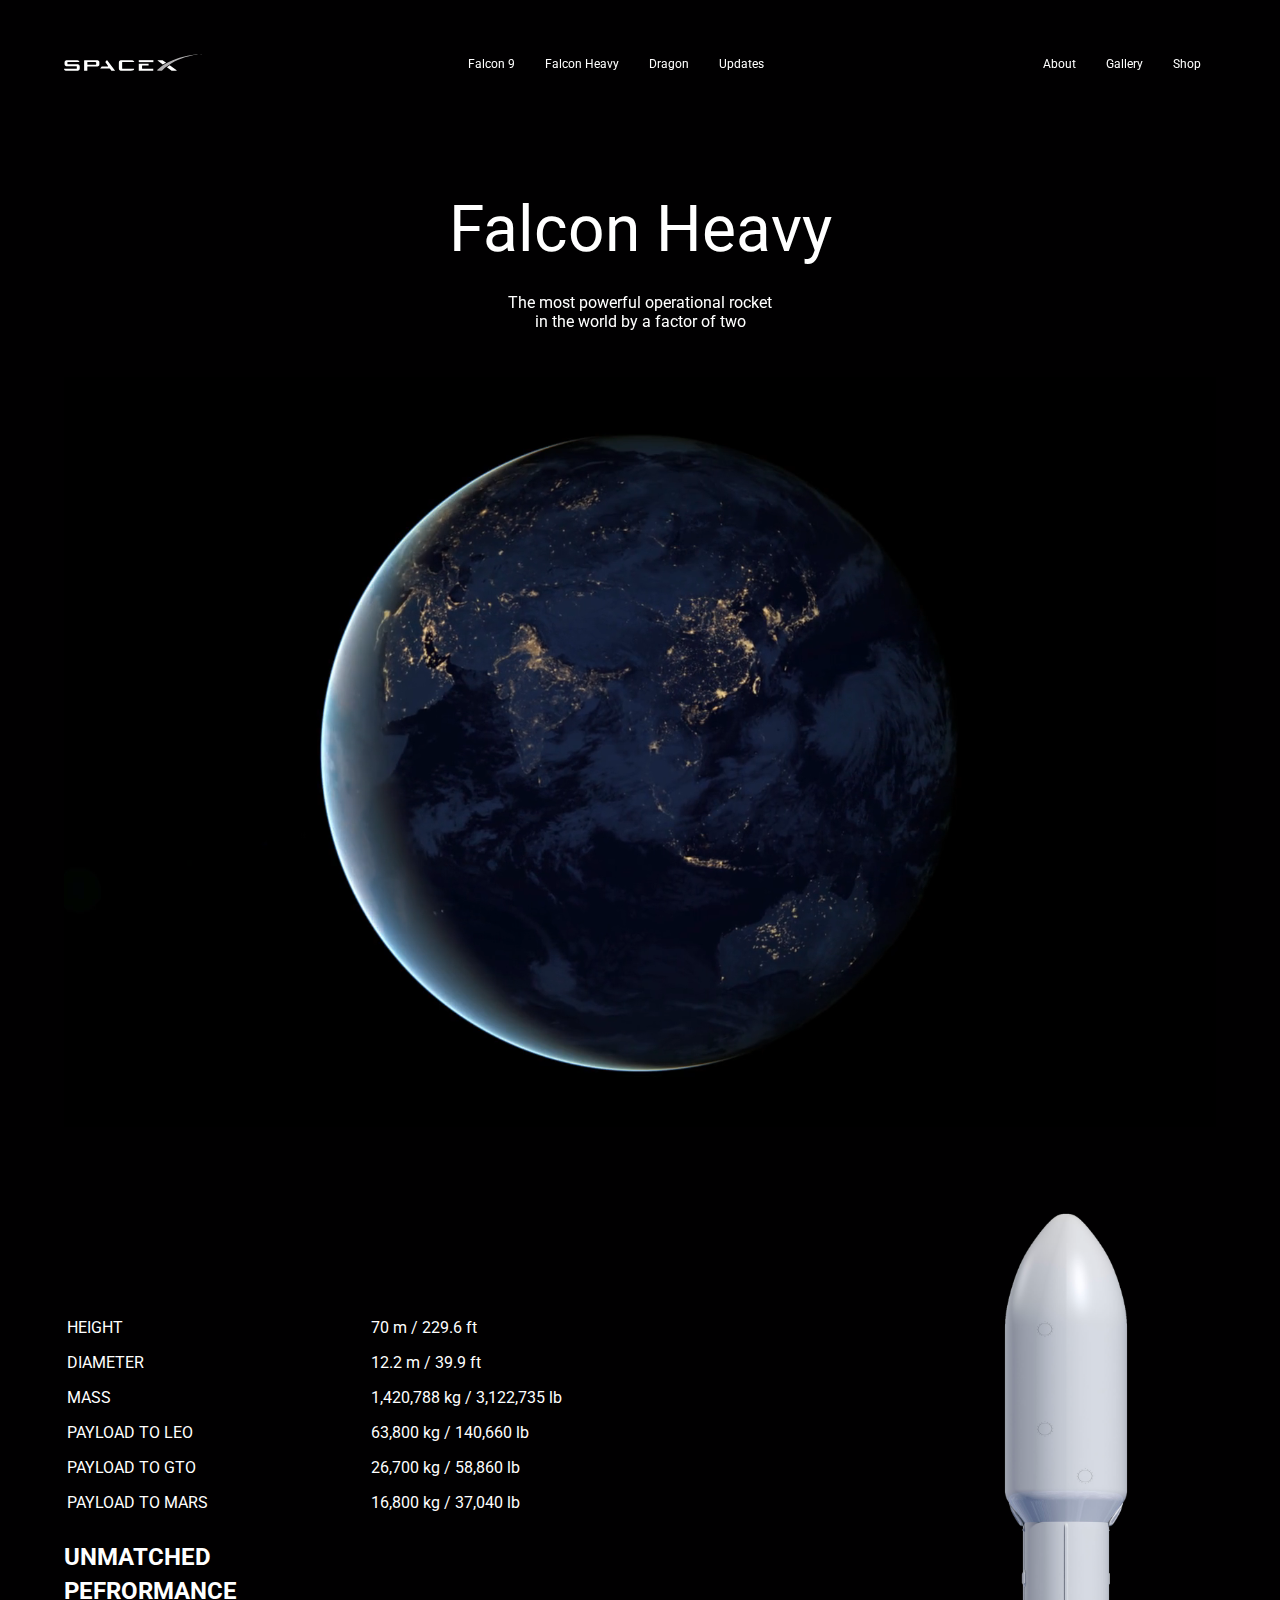
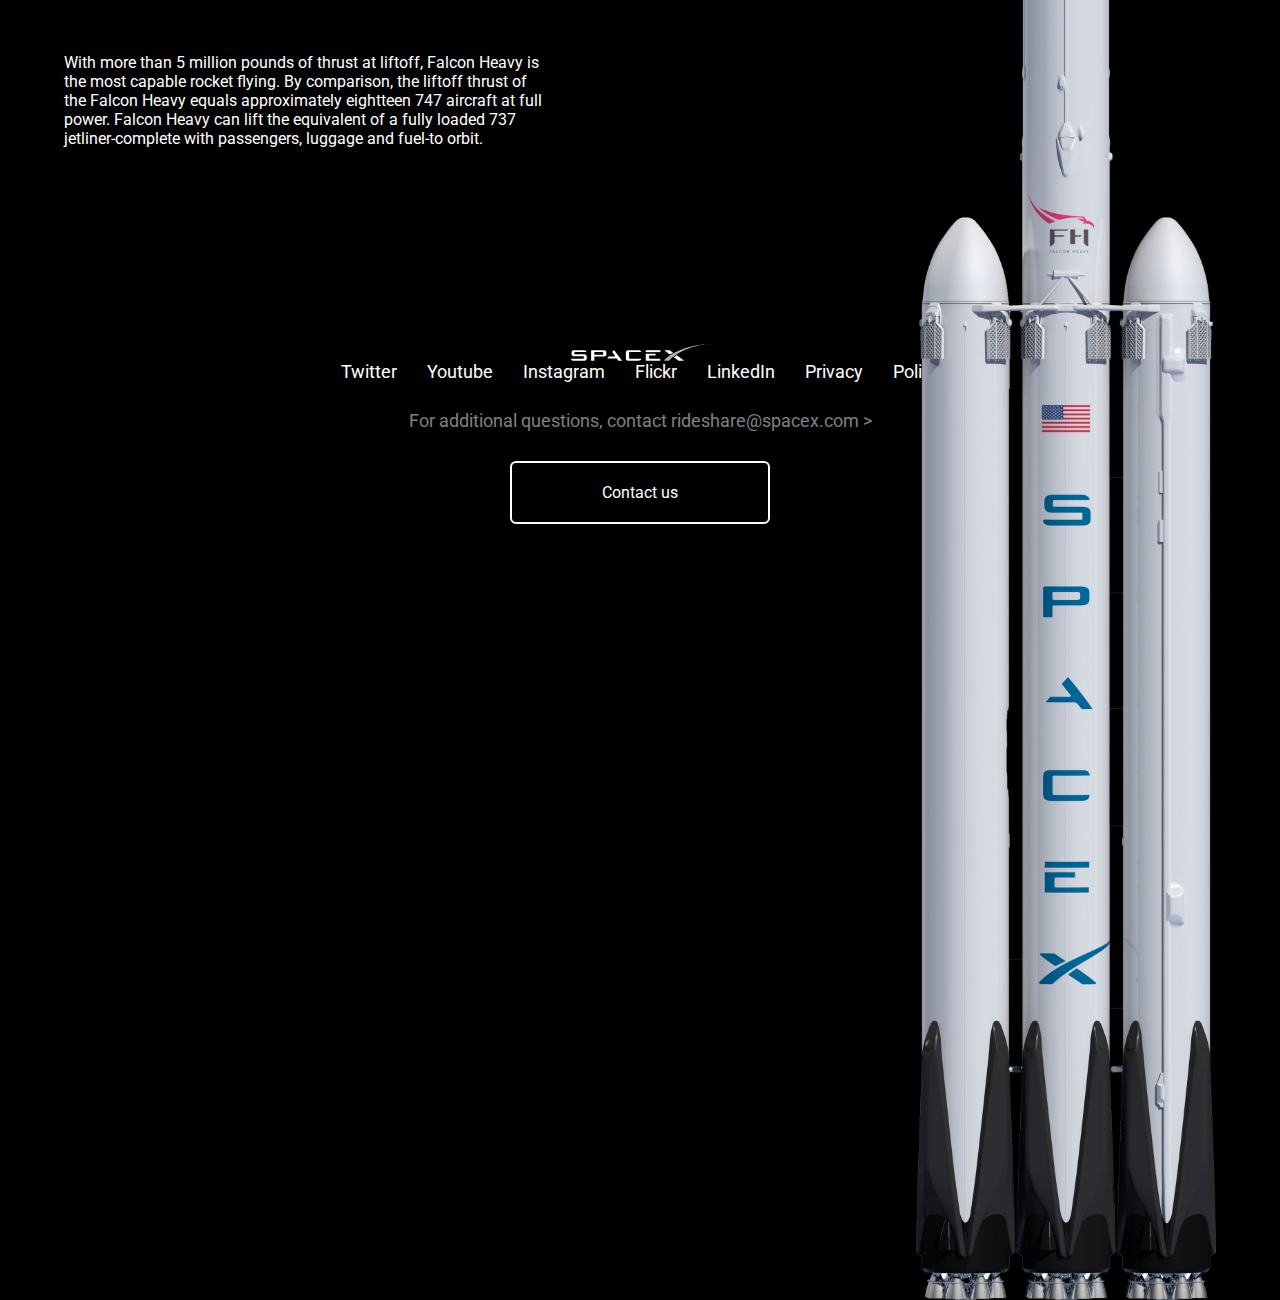
==== index.html @ 0e58c5cd "Rename spaceX.html to index.html" ====
<!DOCTYPE html>
<html lang="en">
<head>
    <meta charset="UTF-8">
    <meta name="viewport" content="width=device-width, initial-scale=1.0">
    <link href="https://fonts.googleapis.com/css2?family=Roboto:wght@400;700&display=swap" rel="stylesheet">
    <link rel="stylesheet" href="css/vidbg.css">
    <link rel="stylesheet" href="css/style.css">
	<link rel="stylesheet" href="css/aos.css">
    <title>Space X</title>
</head>
<body>
    <header class="header">
        <img src="img/logo.svg" alt="logo Space X" class="logo" data-aos="fade-down">
        <nav class="main-nav" data-aos="fade-down">
            <ul class="list">
                <li class="item">
                    <a href="#" class="item-link"> Falcon 9</a>
                </li>
                <li class="item">
                    <a href="#" class="item-link"> Falcon Heavy</a>
                </li>
                <li class="item">
                    <a href="#" class="item-link">Dragon</a>
                </li>
                <li class="item">
                    <a href="#" class="item-link"> Updates</a>
                </li>
            </ul>
        </nav>
        <nav class="secandery-nav" data-aos="fade-down">
            <ul class="list">
                <li class="item">   
                    <a href="#" class="item-link">About</a></li>
                <li class="item">   
                    <a href="#" class="item-link">Gallery</a></li>
                <li class="item">   
                    <a href="#" class="item-link">Shop</a></li>
            </ul>   

        </nav>
    </header>
    <section class="main">
        <h1 class="title" data-aos="fade-up" data-aos-delay="600">Falcon Heavy</h1>
        <p class="descripton" data-aos="fade-up" data-aos-delay="1000">
            The most powerful operational rocket<br>in the world by a factor of two
        </p>
    </section>  
        <div class="video" data-aos="fade-up" data-aos-delay="1500"></div>
		<section class="features">
		   <div class="overview">
		     <h2 class="features-title" data-aos="fade-left">Falcon Heave <br>Overview</h2>
			 <table class="table">
			   <tr>
			     <td class="table-column">HEIGHT</td>
				 <td class="table-column">70 m / 229.6 ft</td> 
               </tr>
               <tr>
                  <td class="table-column">DIAMETER</td>
                  <td class="table-column">12.2 m / 39.9 ft</td>
                </tr>
                <tr>
                     <td class="table-column">MASS</td>
                     <td class="table-column">1,420,788 kg / 3,122,735 lb</td>
                </tr>
                <tr>
                      <td class="table-column">PAYLOAD TO LEO</td>
					  <td class="table-column">63,800 kg / 140,660 lb</td>
			    </tr>
       		    <tr>
                      <td class="table-column">PAYLOAD TO GTO</td>
					  <td class="table-column">26,700 kg / 58,860 lb</td>
			    </tr>	
				<tr>
                      <td class="table-column">PAYLOAD TO MARS</td>
					  <td class="table-column">16,800 kg / 37,040 lb</td>
			    </tr>
			</table>
			<img src="img/falcon-heavy.png" 
			alt="rocket" 
			class="rocket" 
			data-rellax-speed="20">
			<h2 class="features-title">UNMATCHED <br>PEFRORMANCE</h2>
			<p class="features-text">With more than 5 million pounds of thrust at liftoff, Falcon Heavy is<br> the 
			most capable rocket flying. By comparison, the 
			liftoff thrust of<br> the Falcon Heavy equals approximately eightteen 747 aircraft at full<br> power. Falcon Heavy can lift the
			equivalent of a fully loaded 737<br> jetliner-complete with passengers, luggage and fuel-to orbit.</p>
		    </div>
			</section>
			<footer>
			 <img src="img/logo.svg" alt="logo Space X" class="logo">
			 <nav class="footer-nav">
			  <ul class="list">
			  <li class="item"><a href="#" class="item-link">Twitter</a></li>
			  <li class="item"><a href="#" class="item-link">Youtube</a></li>
			  <li class="item"><a href="#" class="item-link">Instagram</a></li>
			  <li class="item"><a href="#" class="item-link">Flickr</a></li>
			  <li class="item"><a href="#" class="item-link">LinkedIn</a></li>
			  <li class="item"><a href="#" class="item-link">Privacy</a></li>
			  <li class="item"><a href="#" class="item-link">Policy</a></li>
			 </ul>
			</nav>
			<p class="footer-text">
			  For additional questions, contact 
			  <a class="footer-link" href="mailto:rideshare@spacex.com"
			    >rideshare@spacex.com</a>
				>			    
			</p>
			<a href="#" class="button">Contact us</a>
			</footer>
            <script src="js/vidbg.js"></script>
			<script src="js/rellax.min.js"></script>
			<script src="js/aos.js"></script>
            <script src="js/main.js"></script>
</body>
</html>
---- css/vidbg.css ----
.vidbg-container{position:absolute;z-index:-1;top:0;right:0;bottom:0;left:0;overflow:hidden;background-size:cover;background-repeat:no-repeat;background-position:center center}.vidbg-container video{position:absolute;margin:0;top:50%;left:50%;transform:translate(-50%, -50%);transition:0.25s opacity ease-in-out;max-width:none;opacity:0}.vidbg-overlay{position:absolute;top:0;right:0;bottom:0;left:0}
---- css/style.css ----
body {
    background: #010001;
    color: white;
    margin: 0;
    padding-top: 53px;
    font-family: 'Roboto', sans-serif;
}
.header {
    
    max-width: 1230px;
    width: 90%;
    margin: auto;
    display: flex;
    justify-content: space-between;
}
.list {
    margin: 0;
    padding: 0;
    display: flex;
    list-style: none;
}
.item-link {
    color: white;
    text-decoration: none;
    margin-left: 15px;
    margin-right: 15px;
    font-size: 12px;
    line-height: 14px;
}
.secondary-nav .itemling {
	color:#808080;
}
.main {
    text-align: center;
    padding-top: 120px;
    padding-bottom: 30px;
}
.title {
    font-style: normal;
    font-weight: normal;
    font-size: 64px;
    line-height: 75px;
    margin-bottom: 26px  ;
    margin-top: 0;
}
.descriptoin {
    font-style: normal;
    font-weight: 300;
    font-size: 16px;
    line-height: 140%; 
    max-width: 268px;
    margin: auto ;
}
.descriptoin:after {
    content: "";
    display: block;
    width: 1px;
    height: 60px;
    background-color: white;
    margin: auto;
    margin-top: 26px;
}
.video{
	max-width: 1230px;
	width: 90%;
	margin: auto;
    height: 750px;
}
.features {
	max-width: 1230px;
	width: 90%;
	margin: auto;
	padding: 50px 0;
	position: relative;
}
.features-title {
	font-weight: bold;
	font-size: 24px;
	line-height: 140%;
	text-transform: uppercase;
	margin-bottom: 45px;
	
}
}
.table {
	margin-bottom: 200px;
}
.table-column {
	width: 300px;
	padding-top: 7px;
	padding-bottom: 7px;
}
.rocket {
	position: absolute;
	top: 0;
	right: 0;
	z-index: 99;
	max-width: 300px;
}
footer {
    padding: 130px 0;
    display: flex;
    flex-direction: column;
    align-items: center;
}
.footer-nav .item-link {
    font-size: 18px;
    line-height: 21px;
}
.footer .logo {
    margin-bottom: 43px;
}
.footer-nav {
    margin-bottom: 28px;
}
.footer-text {
    font-size: 18px;
    line-height: 21px;
    color: #808080;
    text-decoration: none;
    margin-bottom: 30px;
	margin-top: 0;
}
.footer-link {
	color: #808080;
    text-decoration: none;
}
.button {
    color: #fff;
    min-width: 260px;
    padding: 20px;
    text-align: center;
	border: 2px solid #ffffff;
    box-sizing: border-box;
    border-radius: 6px;
    text-decoration: none;
}
@media (max-width: 960px) {
	.rocket {
	max-width: 230px;}
	.table-column {
	width: 250px;}
@media (max-width: 768px) {
	.header {
		flex-direction: column;
		align-items: center;
	}
	.header .logo { 
	margin-bottom: 20px;
	}
	.rocket {
		max-width: 180px;
	}
}
.video {
	width: 100%;
}
@media (max-width: 576px) {
	.rocket {
		position: static;
		margin-bottom: 30px;
	}
	.table {
		margin-bottom: 0;
	}
	.table-column {
		font-size: 14px;
		width: 200px;
	}
	.footer-nav .list {
		flex-wrap: wrap;
		align-items: center;
		justify-content: center;
	}
	.footer-nav .item {
		margin-bottom: 10px;
	}
	.footer { 
	    text-align: center;
	}
	.main {
		padding-top: 50px;
	}
	.features {
		padding-bottom: 0;
	}
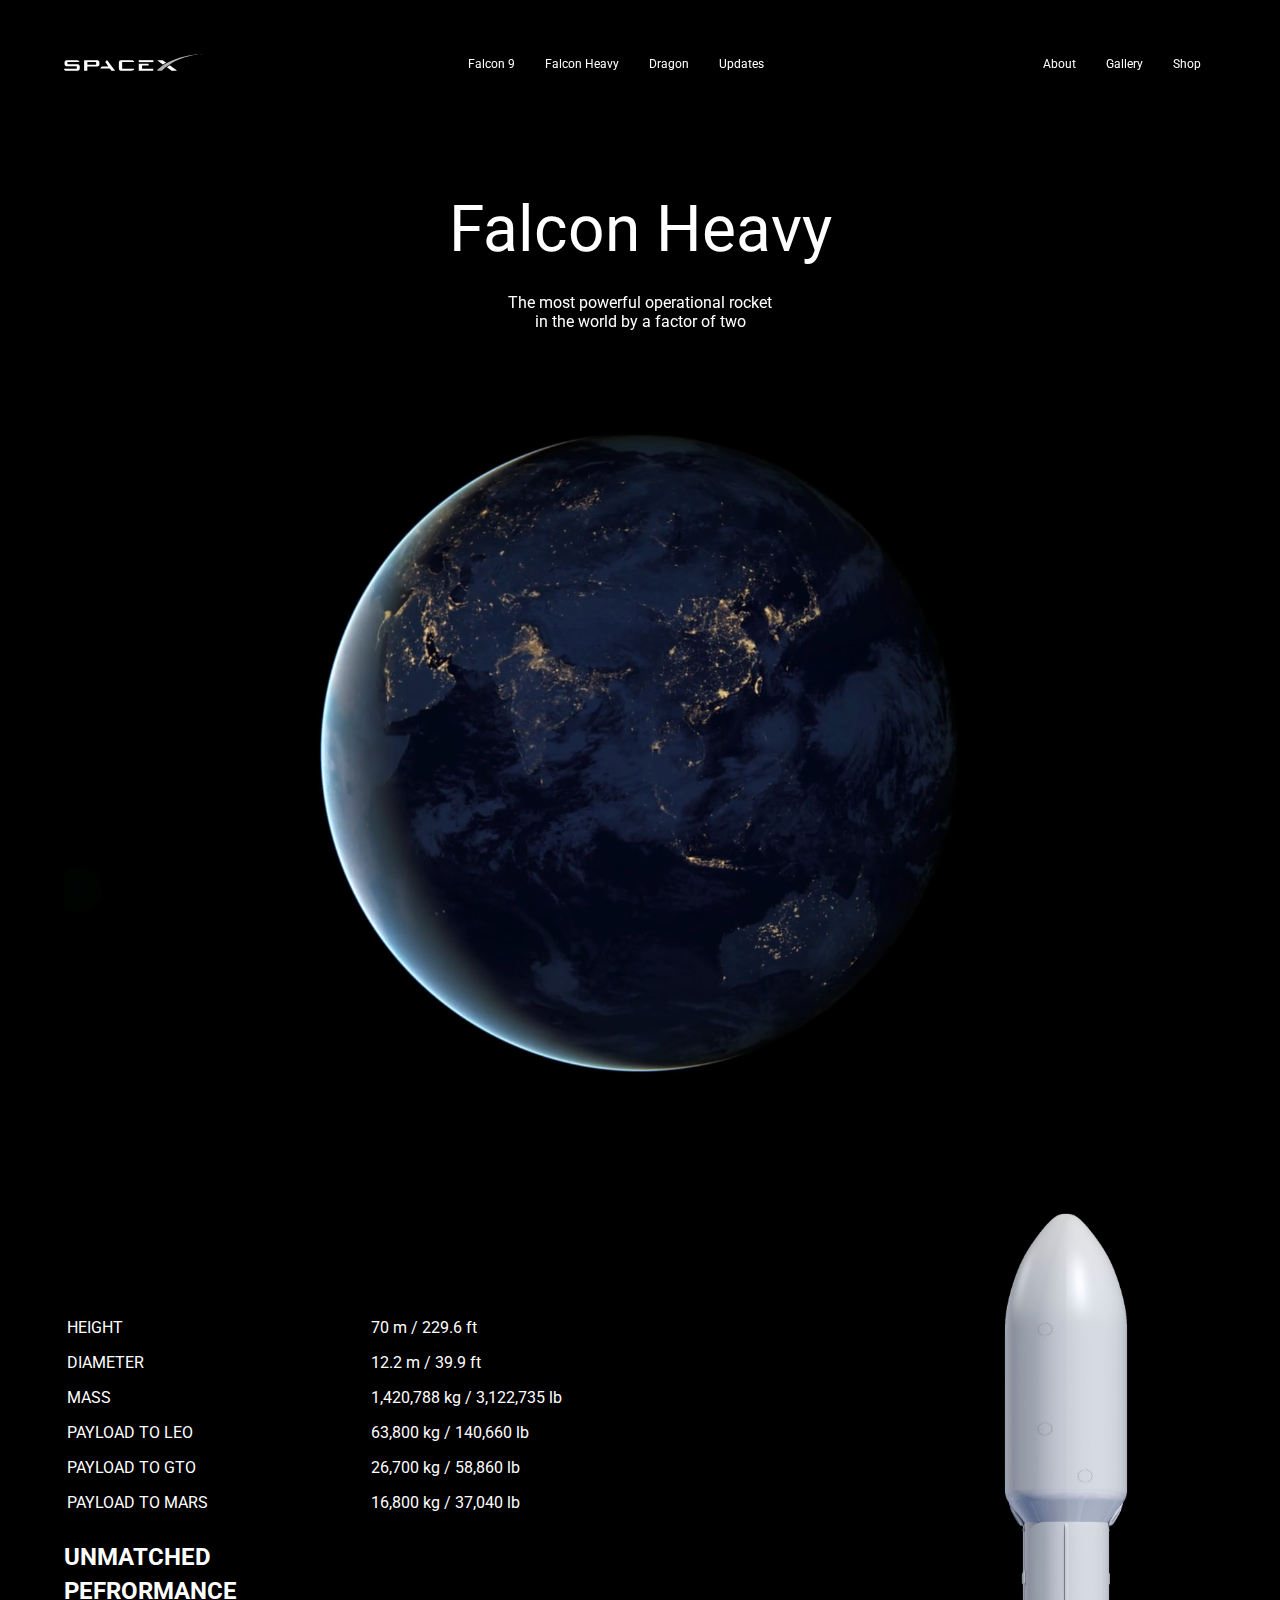
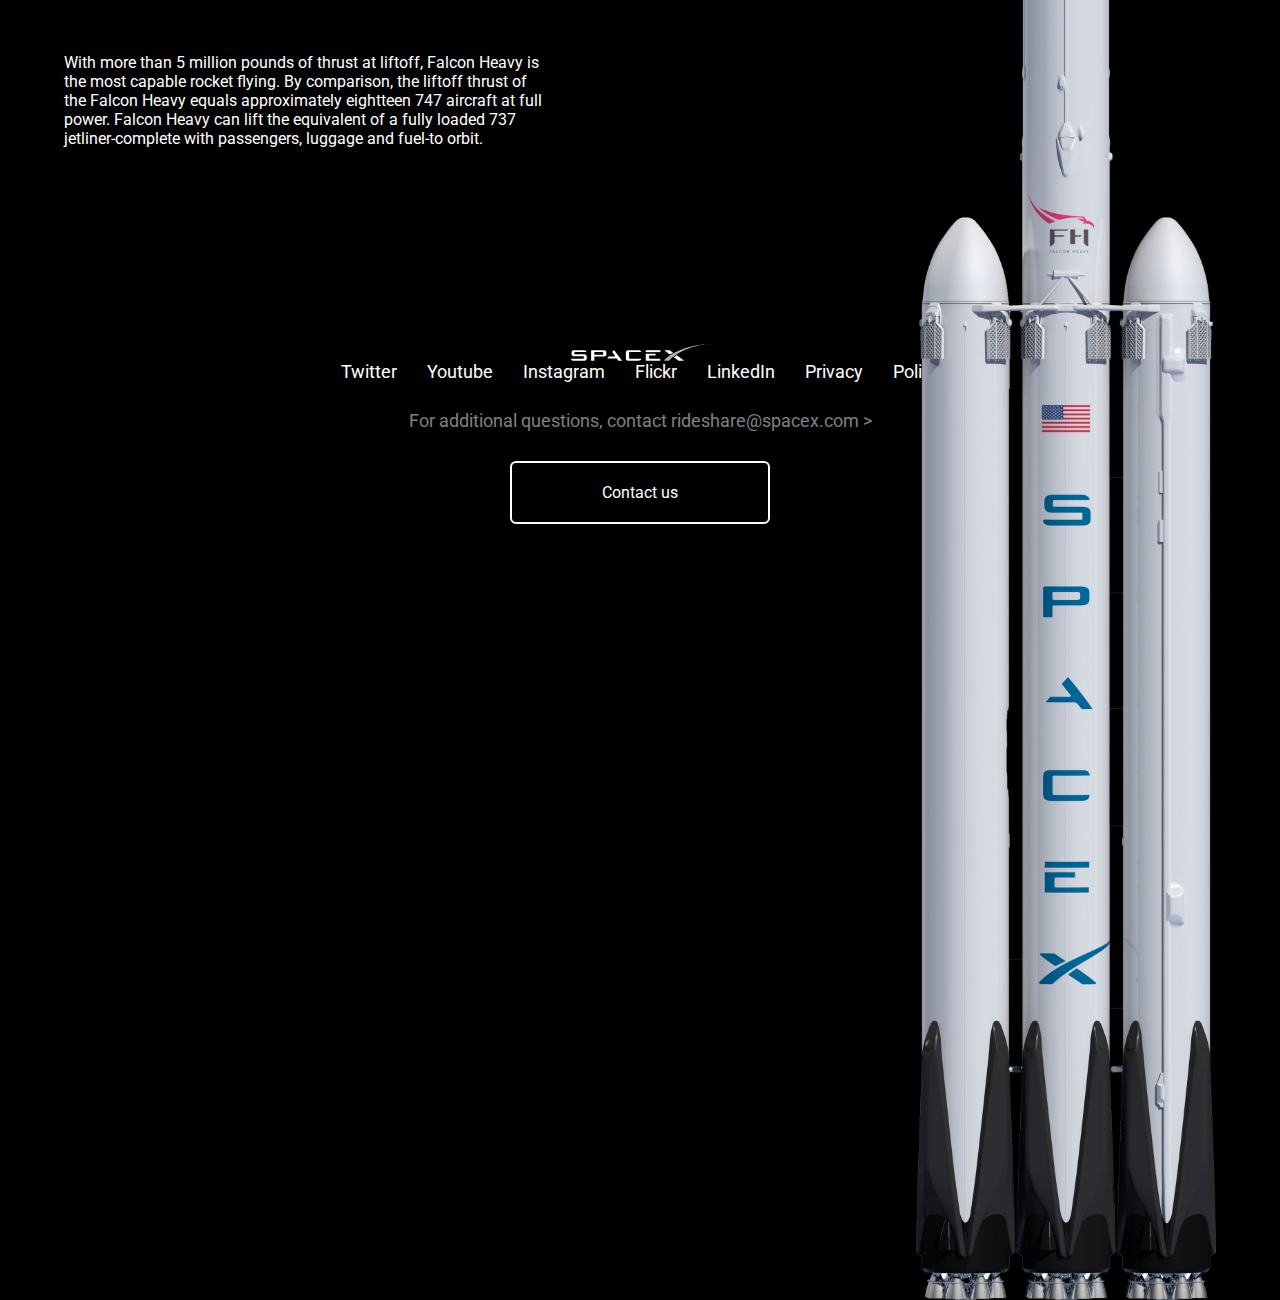
==== commit aacc8f6b: "Update index.html" ====
--- a/index.html
+++ b/index.html
@@ -79,7 +79,7 @@
 			<img src="img/falcon-heavy.png" 
 			alt="rocket" 
 			class="rocket" 
-			data-rellax-speed="20">
+			data-rellax-speed="18">
 			<h2 class="features-title">UNMATCHED <br>PEFRORMANCE</h2>
 			<p class="features-text">With more than 5 million pounds of thrust at liftoff, Falcon Heavy is<br> the 
 			most capable rocket flying. By comparison, the 
